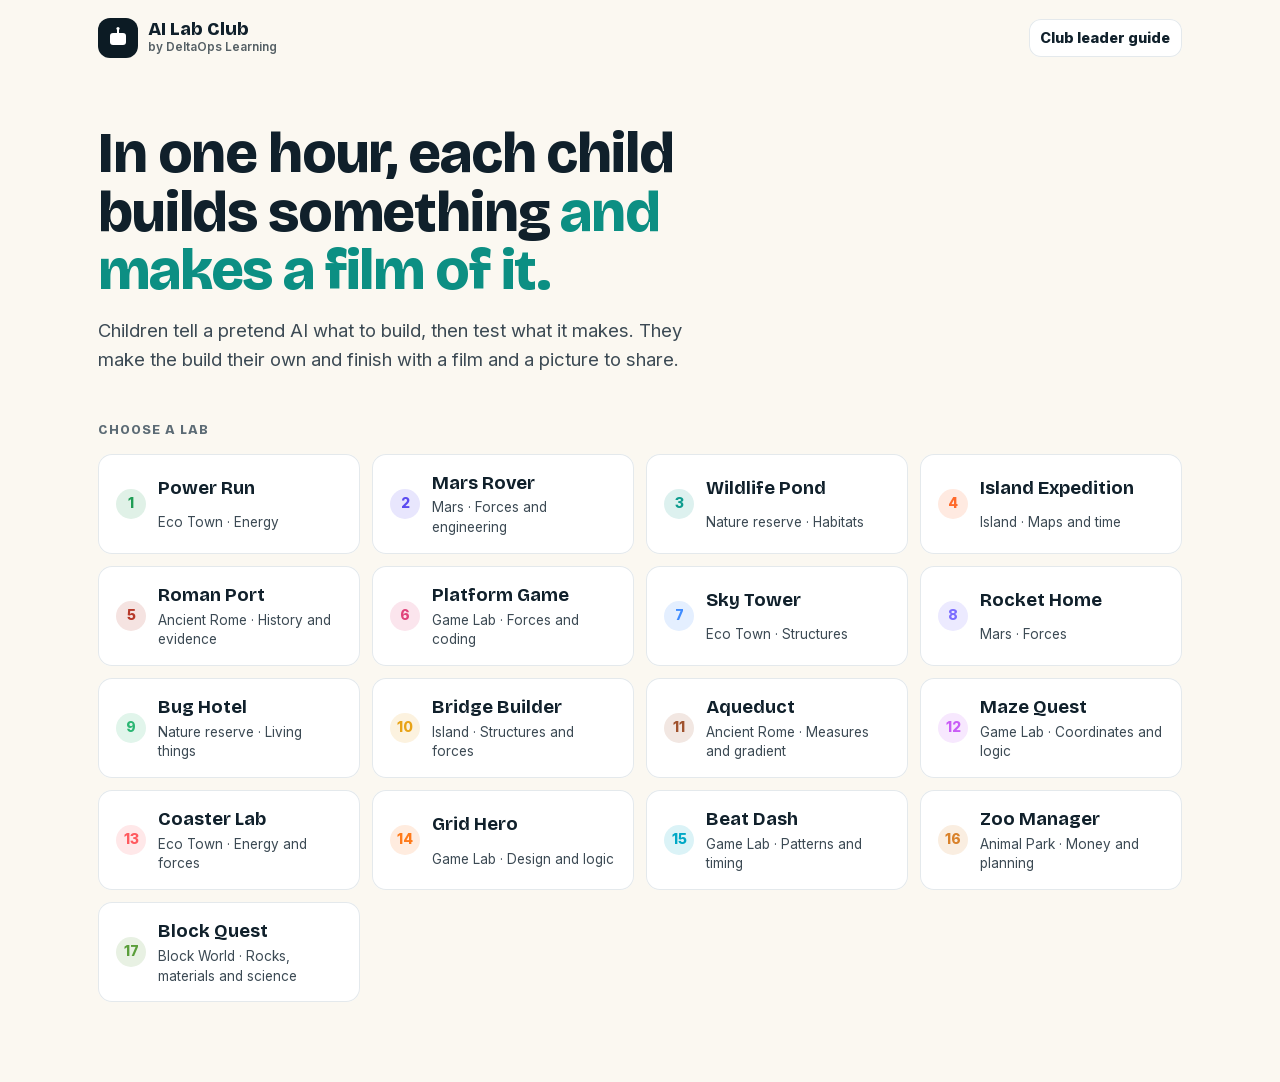
==== labs-test/index.html @ 199fd987 "Show the quiz and the retries in the lab previews, and describe each lab button Block Quest's previe" ====
<!doctype html>
<html lang="en-GB">
<head>
  <meta charset="utf-8">
  <meta name="viewport" content="width=device-width, initial-scale=1, viewport-fit=cover">
  <meta name="robots" content="noindex">
  <meta name="theme-color" content="#0c1b24">
  <title>AI Lab Club</title>
  <link rel="icon" href="/labs-test/mark.svg" type="image/svg+xml">
  <link rel="preload" href="/labs-test/fonts/inter.woff2" as="font" type="font/woff2" crossorigin>
  <link rel="preload" href="/labs-test/fonts/bricolage.woff2" as="font" type="font/woff2" crossorigin>
  <script type="module" crossorigin src="/labs-test/assets/index-Dc54NaVC.js"></script>
  <link rel="modulepreload" crossorigin href="/labs-test/assets/rolldown-runtime-Dd_uD5pT.js">
  <link rel="stylesheet" crossorigin href="/labs-test/assets/index-ZZ2XdtTK.css">
</head>
<body>
  <div id="app" class="app"></div>
  <noscript>AI Lab needs JavaScript.</noscript>
</body>
</html>
---- labs-test/assets/index-ZZ2XdtTK.css ----
@font-face{font-family:Inter;src:url(/labs-test/fonts/inter.woff2)format("woff2");font-weight:100 900;font-display:swap}@font-face{font-family:Bricolage Grotesque;src:url(/labs-test/fonts/bricolage.woff2)format("woff2");font-weight:200 800;font-display:swap}:root{--paper:#fbf8f1;--card:#fff;--ink:#10202b;--soft:#5c6b75;--line:#e4e9ec;--navy:#0c1b24;--night:#0d1833;--mc:#1f9d55;--mi:#0f3d2a;--good:#1f9d55;--mid:#e8a317;--bad:#e2483d;--you:#1f9d55;--guess:#ff7a2f;--calc:#3f8cff;--r:18px;--shadow:0 2px 0 #0c1b240f, 0 10px 30px #0c1b2414;--top:64px;--panel:min(440px, 38vw);--lightningcss-light:initial;--lightningcss-dark: ;color-scheme:light}*{box-sizing:border-box}html,body{height:100%;margin:0}body{background:var(--paper);color:var(--ink);-webkit-font-smoothing:antialiased;font:16px/1.45 Inter,system-ui,sans-serif}button{font:inherit;color:inherit}h1,h2,h3{letter-spacing:-.01em;margin:0}h1,h2{font-family:Bricolage Grotesque,Inter,sans-serif;font-weight:800}a{color:inherit}svg{fill:currentColor;flex:none;width:1.2em;height:1.2em}.btn{all:unset;box-sizing:border-box;background:var(--mc);color:#fff;cursor:pointer;min-height:46px;box-shadow:0 4px 0 var(--mi);text-align:center;border-radius:14px;justify-content:center;align-items:center;gap:.5em;padding:.6em 1.1em;font-weight:800;transition:transform .12s,box-shadow .12s,filter .2s;display:inline-flex}.btn:hover{filter:brightness(1.06)}.btn:active{box-shadow:0 1px 0 var(--mi);transform:translateY(3px)}.btn:focus-visible,.tile:focus-visible,.step:focus-visible,.tab:focus-visible,.sw:focus-visible,.stamp:focus-visible,.iconbtn:focus-visible,.mtile:focus-visible{outline-offset:2px;outline:3px solid #3f8cff}.btn[disabled]{opacity:.45;cursor:not-allowed;transform:none}.btn.big{border-radius:16px;min-height:56px;padding:.7em 1.4em;font-size:1.08em}.btn.ghost{color:var(--ink);background:#fff;box-shadow:0 4px #cdd6dc,inset 0 0 0 2px #e4e9ec}.btn.small{border-radius:12px;min-height:38px;padding:.4em .8em;font-size:.9em}.iconbtn{all:unset;box-sizing:border-box;width:44px;height:44px;color:var(--ink);cursor:pointer;background:#fff;border-radius:12px;place-items:center;display:inline-grid;box-shadow:0 3px #cdd6dc,inset 0 0 0 2px #e4e9ec}.iconbtn.small{border-radius:10px;width:36px;height:36px}.iconbtn[aria-pressed=true]{background:var(--ink);color:#fff;box-shadow:0 3px #000}.tiles{flex-wrap:wrap;gap:8px;display:flex}.tile{all:unset;box-sizing:border-box;cursor:pointer;background:#fff;border-radius:12px;align-items:center;min-height:44px;padding:.5em .95em;font-weight:700;line-height:1.2;transition:transform .12s,background .15s,color .15s;display:inline-flex;box-shadow:0 3px #cdd6dc,inset 0 0 0 2px #e4e9ec}.tile:hover{background:#f4f8f6}.tile.on{background:var(--mc);color:#fff;box-shadow:0 3px 0 var(--mi)}.tile[disabled]{opacity:.4;cursor:not-allowed}.tiles.small .tile{min-height:38px;padding:.35em .75em;font-size:.9em}.pill{background:var(--mc);color:#fff;letter-spacing:.06em;text-transform:uppercase;border-radius:99px;padding:.25em .7em;font-size:.74em;font-weight:800;display:inline-block}.chip{color:var(--soft);background:#eef2f4;border-radius:99px;padding:.25em .7em;font-size:.78em;font-weight:800;display:inline-block}.tag{letter-spacing:.05em;text-transform:uppercase;color:#fff;vertical-align:.08em;white-space:nowrap;border-radius:8px;padding:.18em .55em;font-size:.72em;font-weight:900;display:inline-block}.tag.you{background:var(--you)}.tag.guess{background:var(--guess)}.tag.calc{background:var(--calc)}.app.mission{grid-template-rows:var(--top) 1fr;height:100dvh;display:grid;overflow:hidden}.top{background:var(--navy);color:#fff;align-items:center;gap:14px;min-width:0;padding:0 14px;display:flex}.brand{flex:none;align-items:center;gap:10px;text-decoration:none;display:flex}.brand b{font-family:Bricolage Grotesque,sans-serif;font-size:1.15em;font-weight:800;line-height:1.05;display:block}.brand small{opacity:.7;font-size:.74em;font-weight:600;display:block}.brand-mark{background:var(--mc);color:#fff;width:40px;height:40px;box-shadow:0 3px 0 var(--mi);border-radius:12px;place-items:center;display:grid}.brand-mark svg{width:24px;height:24px}.steps{scrollbar-width:none;gap:4px;min-width:0;margin:0 auto;padding:0;list-style:none;display:flex;overflow-x:auto}.steps::-webkit-scrollbar{display:none}.step{all:unset;cursor:pointer;color:#ffffffbf;white-space:nowrap;border-radius:99px;align-items:center;gap:7px;padding:6px 11px 6px 6px;font-size:.86em;font-weight:700;display:flex}.step:hover:not([disabled]){background:#ffffff14}.step[disabled]{opacity:.38;cursor:default}.step-n{background:#ffffff1f;border-radius:50%;place-items:center;width:26px;height:26px;font-size:.9em;font-weight:900;display:grid}.step-n svg{width:15px;height:15px}.step.done .step-n{background:var(--mc);color:#fff}.step.on{color:var(--ink);background:#fff}.step.on .step-n{background:var(--mc);color:#fff}.top-tools{flex:none;gap:8px;display:flex}.top .iconbtn{color:#fff;box-shadow:none;background:#ffffff1a}.mwrap{grid-template-columns:1fr var(--panel);min-height:0;display:grid}.stage{background:linear-gradient(#bfe3ff,#eef8ff);min-height:0;position:relative;overflow:hidden}.stage-canvas{touch-action:none;cursor:grab;width:100%;height:100%;display:block;position:absolute;inset:0}.stage-canvas:active{cursor:grabbing}.stage.picking .stage-canvas{cursor:crosshair}.stage-hint{text-align:center;color:var(--mi,#10202b);pointer-events:none;background:radial-gradient(60% 50% at 50% 55%, color-mix(in srgb, var(--mc,#1f9d55) 22%, transparent), transparent 70%), linear-gradient(180deg, #e9f6ff, #fbf8f1);place-content:center;justify-items:center;gap:10px;padding:20px;display:grid;position:absolute;inset:0}.stage-hint b{font-size:1.25em;font-weight:800}.stage-hint small{opacity:.7;font-weight:600}.hint-mark{background:var(--mc,#1f9d55);color:#fff;width:76px;height:76px;box-shadow:0 6px 0 color-mix(in srgb, var(--mc,#1f9d55) 60%, #000), 0 18px 40px -16px #0c1b2466;border-radius:24px;place-items:center;animation:3s ease-in-out infinite hintbob;display:grid}.hint-mark svg{width:40px;height:40px}@keyframes hintbob{50%{transform:translateY(-8px)rotate(-3deg)}}.stage-hint[hidden]{display:none}.stage-over{pointer-events:none;position:absolute;inset:0}.live{align-items:flex-end;gap:12px;display:flex;position:absolute;bottom:16px;left:16px;right:16px}.clock{color:#fff;background:#0a1228c7;border-radius:16px;padding:10px 16px}.clock small{letter-spacing:.08em;text-transform:uppercase;opacity:.7;font-size:.7em;font-weight:800;display:block}.clock b{font-variant-numeric:tabular-nums;font-size:1.9em;font-weight:900;line-height:1.05}.graph{background:#ffffffeb;border-radius:16px;flex:1;max-width:560px;height:110px;padding:8px}.graph svg{width:100%;height:100%;display:block}.progress{color:#fff;text-align:center;pointer-events:auto;background:#0a1228db;border-radius:22px;width:min(420px,80%);padding:22px 24px;position:absolute;top:50%;left:50%;transform:translate(-50%,-50%)}.progress b{margin-bottom:12px;font-family:Bricolage Grotesque,sans-serif;font-size:1.4em;display:block}.progress i{background:#ffffff26;border-radius:99px;height:12px;display:block;overflow:hidden}.progress i span{background:linear-gradient(90deg,#59c7fc,#16ffc6);border-radius:99px;width:0;height:100%;transition:width .2s;display:block}.progress small{opacity:.8;margin-top:10px;font-weight:600;display:block}.panel{background:var(--paper);border-left:1px solid var(--line);overscroll-behavior:contain;padding:16px;overflow-y:auto}.card{background:var(--card);border-radius:var(--r);box-shadow:var(--shadow);padding:20px}.card+.card{margin-top:14px}.card.warn{border:2px solid var(--bad)}.kicker{align-items:center;gap:8px;margin-bottom:8px;display:flex}.habit{color:var(--mc);letter-spacing:.04em;text-transform:uppercase;font-size:.78em;font-weight:800}.step-card h2{margin-bottom:12px;font-size:1.65em}.prompt{background:#f3f7f5;border:2px dashed #cfdcd5;border-radius:16px;margin-bottom:16px;padding:14px 52px 14px 16px;position:relative}.prompt-label{letter-spacing:.08em;text-transform:uppercase;color:var(--soft);margin-bottom:4px;font-size:.72em;font-weight:900;display:block}.prompt .iconbtn{position:absolute;top:10px;right:10px}.sentence{margin:0;font-size:1.22em;font-weight:700;line-height:1.55}.blank{border-radius:8px;margin:0 .05em;padding:0 .4em;line-height:1.4;display:inline-block}.blank.you{background:var(--mc);color:#fff}.blank.guess{color:#b04a09;background:#fff1e6;box-shadow:inset 0 0 0 2px #ffb27a}.blank.empty{text-align:center;color:#9aa6b3;background:#fff;min-width:2.2em;box-shadow:inset 0 0 0 2px #cfdcd5}.slot{margin:0 0 14px}.slot h3{color:var(--ink);margin:0 0 8px;font-size:.95em;font-weight:800}.tip{color:var(--soft);margin:6px 0 0;font-size:.92em}.hint{color:var(--soft);margin:0 0 10px;font-size:.92em}.actions{flex-wrap:wrap;gap:10px;margin-top:16px;display:flex}.actions.wrap{margin-top:12px}.guide{background:var(--navy);color:#fff;border-radius:16px;margin-top:16px;padding:16px;animation:.35s cubic-bezier(.2,1.4,.4,1) pop}@keyframes pop{0%{opacity:0;transform:translateY(8px)scale(.98)}}.guide-head{align-items:center;gap:8px;margin-bottom:10px;display:flex}.guide-head .bot{width:34px;height:34px;color:var(--navy);background:#16ffc6;border-radius:10px;place-items:center;display:grid}.guide-head small{opacity:.65;margin-left:auto;font-size:.72em;font-weight:700}.g-row{flex-wrap:wrap;align-items:baseline;gap:8px;margin:0 0 8px;line-height:1.4;display:flex}.g-row b{color:#ffd2b0}.g-hint{color:#ffd9c2;background:#ff7a2f24;border-radius:12px;margin:10px 0 0;padding:10px 12px;font-size:.9em}.guide .btn.ghost{color:#fff;box-shadow:none;background:#ffffff1a}.predict h3{line-height:1.5}.result{background:#fff7f2;border:2px solid #ffd7bd;border-radius:16px;margin-top:16px;padding:16px;animation:.35s cubic-bezier(.2,1.4,.4,1) pop}.result.good{background:#effaf3;border-color:#bfe8cf}.result .headline{margin:0 0 12px;font-family:Bricolage Grotesque,sans-serif;font-size:1.35em;font-weight:800;line-height:1.2}.meters{gap:10px;margin-bottom:12px;display:grid}.meter{grid-template-columns:70px 1fr 36px;align-items:center;gap:4px 10px;display:grid}.meter span{font-size:.9em;font-weight:800}.meter i{background:#e6edf1;border-radius:99px;height:14px;overflow:hidden}.meter i b{border-radius:99px;height:100%;animation:1s cubic-bezier(.3,.8,.3,1) grow;display:block}@keyframes grow{0%{width:0!important}}.meter b.hi{background:var(--good)}.meter b.mid{background:var(--mid)}.meter b.lo{background:var(--bad)}.meter em{text-align:right;font-variant-numeric:tabular-nums;font-style:normal;font-weight:900}.meter small{color:var(--soft);grid-column:2/-1;font-size:.82em}.pred{align-items:center;gap:6px;margin:0 0 10px;font-weight:700;display:flex}.pred.yes{color:var(--good)}.pred.no{color:#b04a09}.lines{margin:0;padding-left:1.2em}.lines li{margin:0 0 6px}.result .g-hint{color:#8a3a08;background:#fff1e6}.runs{margin:0;padding-left:1.2em;font-size:.92em}.runs li{margin-bottom:4px}.tabs{background:#eef2f4;border-radius:14px;gap:4px;margin-bottom:14px;padding:4px;display:flex;overflow-x:auto}.tab{all:unset;text-align:center;cursor:pointer;white-space:nowrap;color:var(--soft);border-radius:10px;flex:1;padding:9px 10px;font-size:.92em;font-weight:800}.tab.on{color:var(--ink);background:#fff;box-shadow:0 2px #d5dde2}.tabbody h3{margin:14px 0 8px;font-size:.95em;font-weight:800}.swatches{grid-template-columns:repeat(8,1fr);gap:7px;display:grid}.sw{all:unset;aspect-ratio:1;cursor:pointer;border-radius:10px;transition:transform .12s;box-shadow:inset 0 0 0 2px #00000014,0 2px #0000001f}.sw:hover{transform:scale(1.08)}.sw.on{box-shadow:0 0 0 3px #fff, 0 0 0 5px var(--ink);transform:scale(1.05)}.stamps{grid-template-columns:repeat(auto-fill,minmax(76px,1fr));gap:8px;display:grid}.stamp{all:unset;cursor:pointer;text-align:center;color:var(--ink);background:#fff;border-radius:12px;justify-items:center;gap:4px;padding:10px 4px 8px;font-size:.74em;font-weight:800;display:grid;box-shadow:0 3px #cdd6dc,inset 0 0 0 2px #e4e9ec}.stamp span{color:var(--ink)}.stamp.on{box-shadow:0 3px 0 var(--mi), inset 0 0 0 3px var(--mc);background:#f1faf5}.title-preview{background:var(--navy);color:#fff;border-radius:14px;margin:0 0 6px;padding:12px 14px;font-family:Bricolage Grotesque,sans-serif;font-size:1.35em;font-weight:800}.title-preview.small{color:var(--ink);background:#eef2f4;margin-top:8px;font-size:1em}.outputs{gap:12px;margin-top:18px;display:grid}.lead-in{background:#effaf3;border-radius:14px;margin:0 0 14px;padding:12px 14px}.out-video,.out-pic{width:100%;box-shadow:var(--shadow);background:#000;border-radius:16px;display:block}.out-video.story,.out-pic.story{justify-self:center;max-width:260px}.takehome{background:#f3f7f5;border-radius:16px;grid-template-columns:150px 1fr;align-items:center;gap:14px;padding:14px;display:grid}.takehome h3{margin:0 0 6px}.takehome p{margin:0 0 6px;font-size:.92em}.takehome .small,.small{color:var(--soft);font-size:.82em}.qr{background:#fff;border-radius:12px;padding:6px;line-height:0}.qr svg{width:100%;height:auto}.caption-box{background:#fff;border-radius:16px;padding:14px;box-shadow:inset 0 0 0 2px #e4e9ec}.caption-box h3{margin-bottom:6px;font-size:.95em}.caption-box p{color:var(--soft);margin:0 0 10px;font-size:.92em}.brief h1{margin:10px 0 8px;font-size:2.3em;line-height:1.02}.brief .lead{margin:0 0 12px;font-size:1.1em}.brief .goal{background:#effaf3;border-radius:14px;margin:0 0 14px;padding:12px 14px}.brief h3{margin:0 0 6px;font-size:1em}.learn{margin:0 0 14px;padding-left:1.2em}.plan{grid-template-columns:1fr 1fr;gap:6px;margin:0;padding:0;list-style:none;display:grid}.plan li{background:#f3f7f5;border-radius:10px;align-items:center;gap:8px;padding:6px 8px;font-size:.9em;font-weight:700;display:flex}.plan b{background:var(--mc);color:#fff;border-radius:50%;flex:none;place-items:center;width:24px;height:24px;font-size:.85em;display:grid}.toast{opacity:0;background:var(--navy);color:#fff;z-index:20;border-radius:14px;max-width:90vw;padding:12px 18px;font-weight:700;transition:all .3s;position:fixed;bottom:24px;left:50%;transform:translate(-50%,20px)}.toast.on{opacity:1;transform:translate(-50%)}@media (max-width:900px),(orientation:portrait) and (max-width:1100px){.app.mission{grid-template-rows:auto 1fr}.top{flex-wrap:wrap;row-gap:6px;padding:8px 10px}.steps{order:3;width:100%;margin:0}.top-tools{margin-left:auto}.mwrap{grid-template-rows:46% 54%;grid-template-columns:1fr}.panel{border-left:0;border-top:1px solid var(--line);padding:12px}.step-t{display:none}.step.on .step-t{display:inline}.graph{height:80px}}.app.home{background:var(--paper);min-height:100dvh}.home-top,.doc-top{justify-content:space-between;align-items:center;max-width:1180px;margin:0 auto;padding:18px clamp(16px,4vw,48px);display:flex}.home-top .brand-mark,.doc-top .brand-mark{background:var(--navy);box-shadow:none}.home-top .btn.ghost,.doc-top .btn.ghost{box-shadow:inset 0 0 0 1px var(--line)}.home-body{max-width:1180px;margin:0 auto;padding:24px clamp(16px,4vw,48px) 80px}.home-body h1{letter-spacing:-.02em;max-width:16ch;margin:24px 0 16px;font-size:clamp(2.1rem,5vw,3.6rem);line-height:1.02}.home-body h1 span{color:#0c8f83}.home-body .lead{max-width:600px;color:var(--soft);margin:0 0 48px;font-size:1.15em;line-height:1.55}.home-h2{letter-spacing:.08em;text-transform:uppercase;color:var(--soft);margin:0 0 14px;font-size:.8em;font-weight:800}.mgrid{grid-template-columns:repeat(auto-fill,minmax(240px,1fr));gap:12px;display:grid}.mtile{color:inherit;box-shadow:inset 0 0 0 1px var(--line);background:#fff;border-radius:14px;grid-template-columns:auto 1fr;align-items:center;gap:2px 12px;padding:16px 18px;text-decoration:none;transition:box-shadow .15s;display:grid}a.mtile:hover{box-shadow:inset 0 0 0 1px #c6d0d6,0 8px 24px -16px #0c1b2466}.mt-n{background:color-mix(in srgb, var(--c) 14%, #fff);width:30px;height:30px;color:var(--c);border-radius:50%;grid-row:span 2;place-items:center;font-size:.85em;font-weight:800;display:grid}.mtile b{font-family:Bricolage Grotesque,sans-serif;font-size:1.15em;font-weight:700}.mtile small{color:var(--soft);font-size:.85em}.mt-go{display:none}.mtile.soon{opacity:.55}.app.doc{background:var(--paper);min-height:100dvh}.doc-body{max-width:980px;margin:0 auto;padding:24px clamp(16px,4vw,48px) 80px}.doc-body h1{letter-spacing:-.02em;max-width:20ch;margin:8px 0 14px;font-size:clamp(2rem,4.4vw,3rem);line-height:1.04}.doc-body>h2{margin:56px 0 16px;font-size:1.35em}.doc-body .lead{color:var(--soft);max-width:680px;font-size:1.12em;line-height:1.55}.eyebrow{letter-spacing:.08em;text-transform:uppercase;color:#0c8f83;margin:0;font-size:.78em;font-weight:800}.doc-grid{grid-template-columns:repeat(auto-fit,minmax(280px,1fr));gap:12px;margin:16px 0;display:grid}.doc-card{box-shadow:inset 0 0 0 1px var(--line);background:#fff;border-radius:14px;padding:20px 22px}.doc-card h2,.doc-card h3{margin:0 0 8px;font-size:1.1em}.doc-card h2+*{margin-top:0}.doc-card p{color:var(--soft);margin:0 0 10px}.doc-card ul{margin:0 0 8px;padding-left:1.2em}.doc-card li{margin-bottom:4px}.formats{grid-template-columns:1fr 1fr;gap:12px;display:grid}.format.term{grid-column:1/-1}.format .when{letter-spacing:.06em;text-transform:uppercase;color:#0c8f83;margin:0 0 4px;font-size:.78em;font-weight:800}.mlist{gap:6px 18px;margin:12px 0 0;padding:0;list-style:none;display:grid}.format.term .mlist{grid-template-columns:repeat(auto-fill,minmax(190px,1fr))}.mlist li{align-items:center;gap:8px;font-size:.92em;display:flex}.mlist i{border-radius:50%;flex:none;width:8px;height:8px}.labs{border-top:1px solid var(--line);grid-template-columns:repeat(auto-fill,minmax(280px,1fr));gap:0 24px;display:grid}.lab-row{border-bottom:1px solid var(--line);color:inherit;grid-template-rows:auto auto;grid-template-columns:8px 1fr auto;align-items:center;column-gap:12px;padding:14px 4px;text-decoration:none;display:grid}.lab-row i{border-radius:50%;grid-row:span 2;width:8px;height:8px}.lab-row small{color:var(--soft);grid-column:2;font-size:.85em}.lab-row .go,.lab-row .chip{color:#0c8f83;grid-area:1/3/span 2;align-items:center;gap:4px;font-size:.85em;font-weight:700;display:inline-flex}a.lab-row:hover b{text-underline-offset:3px;text-decoration:underline}table.hour{border-collapse:collapse;width:100%;box-shadow:inset 0 0 0 1px var(--line);background:#fff;border-radius:14px;font-size:.95em;overflow:hidden}.hour th,.hour td{text-align:left;border-bottom:1px solid var(--line);vertical-align:top;padding:12px 14px}.hour tr:last-child td{border-bottom:0}.hour th{color:var(--soft);text-transform:uppercase;letter-spacing:.06em;font-size:.75em;font-weight:800}.hour td:first-child,.hour td:nth-child(2){font-variant-numeric:tabular-nums;white-space:nowrap;color:var(--soft)}.check{max-width:720px;padding-left:1.2em}.check li{margin-bottom:10px;line-height:1.5}.doc-actions{flex-wrap:wrap;gap:10px;margin-top:32px;display:flex}@media (max-width:700px){.formats{grid-template-columns:1fr}.hour th:nth-child(2),.hour td:nth-child(2){display:none}}.qr.big{width:180px}.mono{word-break:break-all;color:var(--soft);font-family:ui-monospace,Menlo,monospace;font-size:.8em}@media print{.noprint{display:none!important}.doc-top{border-bottom:1px solid var(--ink)}.doc-card,table.hour{box-shadow:none;border:1px solid #ccd}body{background:#fff}.doc-body>p:last-child,.doc-body .btn{display:none!important}.doc-card,table.hour tr,.mlist li{break-inside:avoid}h2{break-after:avoid}}@media (prefers-reduced-motion:reduce){*,:before,:after{transition:none!important;animation:none!important}}.app.trailer{background:#0c1b24;position:fixed;inset:0;overflow:hidden}.tr-stage{position:absolute;inset:0}.tr-stage canvas{width:100%;height:100%;display:block}.tr-badge{color:#10202b;background:#fffffff0;border-radius:999px;align-items:center;gap:10px;padding:7px 14px 7px 7px;font:600 13px/1.15 Inter,system-ui,sans-serif;display:flex;position:absolute;top:14px;left:14px;box-shadow:0 6px 20px #0c1b242e}.tr-badge b{font-size:14px;display:block}.tr-badge small{color:#5c6b75;font-weight:600}.tr-mark{background:var(--mc,#1f9d55);color:#fff;border-radius:50%;place-items:center;width:30px;height:30px;display:grid}.tr-mark svg{width:17px;height:17px}.tr-cap,.tr-card{color:#10202b;opacity:0;background:#fffffff2;border-radius:16px;max-width:520px;padding:12px 16px;font:650 15px/1.35 Inter,system-ui,sans-serif;transition:opacity .35s,transform .35s;position:absolute;bottom:14px;left:14px;right:14px;transform:translateY(10px);box-shadow:0 8px 28px #0c1b2438}.tr-cap.on,.tr-card.on{opacity:1;transform:none}.tr-cap small,.tr-card small{letter-spacing:.08em;text-transform:uppercase;color:var(--mc,#1f9d55);margin-bottom:3px;font:800 11px/1.2 Inter,system-ui,sans-serif;display:block}.tr-card b{font:800 19px/1.2 Bricolage Grotesque,Inter,system-ui,sans-serif;display:block}.tr-card span{color:#5c6b75;margin-top:2px;font-size:14px;display:block}.tr-none{color:#fff;padding:20px;font:600 15px Inter,system-ui,sans-serif}@media (max-width:520px){.tr-cap,.tr-card{padding:10px 12px;font-size:13px}.tr-card b{font-size:16px}.tr-badge{transform-origin:0 0;transform:scale(.88)}}.home-link .steps{display:none}.more-opts{margin:4px 0 8px}.more-opts summary{cursor:pointer;color:var(--mi,#0f3d2a);padding:8px 0;font-weight:700}.tr-cap.guess small{color:#b7791f}.panel.entering>.card{animation:.38s cubic-bezier(.2,.9,.3,1) stepin}@keyframes stepin{0%{opacity:0;transform:translateY(14px)}}.guide .g-row,.guide>.actions,.guide .g-hint{animation:.35s cubic-bezier(.2,.9,.3,1) both rowin}.guide .g-row:nth-of-type(2){animation-delay:.12s}.guide .g-row:nth-of-type(3){animation-delay:.24s}.guide .g-row:nth-of-type(4){animation-delay:.36s}.guide .g-row:nth-of-type(5){animation-delay:.48s}.guide .g-hint{animation-delay:.5s}.guide>.actions{animation-delay:.6s}@keyframes rowin{0%{opacity:0;transform:translate(-8px)}}.guide .tag{display:inline-block}.guide .g-row .tag.guess{animation:1.2s ease-out .4s 2 tagpulse}@keyframes tagpulse{40%{transform:scale(1.12);box-shadow:0 0 0 6px #ffa64d40}}.dots{gap:6px;margin:4px 0 2px;display:flex}.dots i{background:#16ffc6;border-radius:50%;width:9px;height:9px;animation:1s ease-in-out infinite dot}.dots i:nth-child(2){animation-delay:.15s}.dots i:nth-child(3){animation-delay:.3s}@keyframes dot{0%,80%,to{opacity:.3;transform:translateY(0)}40%{opacity:1;transform:translateY(-5px)}}.result .pred{animation:.4s .25s both rowin}.result .lines li{animation:.35s both rowin}.result .lines li:first-child{animation-delay:.35s}.result .lines li:nth-child(2){animation-delay:.45s}.result .lines li:nth-child(3){animation-delay:.55s}.result .lines li:nth-child(4){animation-delay:.65s}.result .lines li:nth-child(5){animation-delay:.75s}.tile{transition:transform .15s cubic-bezier(.2,1.4,.4,1),background .15s,box-shadow .15s}.tile:active{transform:translateY(2px)scale(.97)}.settled,.settled *{animation:none!important}.tr-cap em{color:#4d606b;margin-top:4px;font-size:.86em;font-style:normal;font-weight:600;display:block}.tr-hud{color:#fff;letter-spacing:.02em;opacity:0;background:#10202bd1;border-radius:12px;padding:8px 14px;font:800 15px/1 Inter,system-ui,sans-serif;transition:opacity .3s;position:absolute;top:14px;right:14px}.tr-hud.on{opacity:1}.tr-tiles{flex-wrap:wrap;gap:6px;margin-top:8px;display:flex}.tr-tiles i{color:#10202b;background:#eef2f4;border-radius:10px;padding:5px 10px;font-size:.9em;font-style:normal;font-weight:700;transition:background .3s,color .3s,opacity .3s}.tr-cap.shown .tr-tiles i{opacity:.45}.tr-cap.shown .tr-tiles i.right{opacity:1;background:var(--mc,#1f9d55);color:#fff}.tr-card i{color:var(--mc,#1f9d55);margin-top:6px;font-size:13px;font-style:normal;font-weight:700;display:block}.g-row{font-size:1.04em;line-height:1.45}.tag{padding:.22em .6em;font-size:.8em}.g-more{margin:2px 0 6px}.g-more summary{cursor:pointer;color:#16ffc6;padding:4px 0;font-size:.92em;font-weight:800}.g-more[open] summary{margin-bottom:6px}.step-card .prompt{z-index:3;background:#f3f7f5;position:sticky;top:-16px;box-shadow:0 8px 18px -12px #0c1b2459}.brief>.actions{z-index:3;border-radius:0 0 var(--r) var(--r);background:linear-gradient(#fff0,#fff 28%);margin:0 -20px -20px;padding:14px 20px 16px;position:sticky;bottom:-16px}.tiles.small .tile{min-height:42px;font-size:.98em}.stamp{font-size:.82em}.stamp svg{width:52px;height:52px}.tabs{flex-wrap:wrap}.tab{flex:1 0 auto;padding:9px 8px;font-size:.9em}.live{flex-direction:column;align-items:flex-end;gap:8px;inset:14px 14px auto auto}.graph{background:#fff;flex:none;width:min(380px,44vw);height:96px;box-shadow:0 8px 24px -12px #0c1b2466}.clock b{font-size:2.1em}.dip{pointer-events:none;background:radial-gradient(circle at 50% 45%, color-mix(in srgb, var(--mc) 55%, #fff), var(--mc));animation:.62s ease-in-out both dip;position:absolute;inset:0}@keyframes dip{0%{opacity:0}40%{opacity:.85}to{opacity:0}}.guesses p{margin:0 0 8px}.chips{flex-wrap:wrap;gap:6px;display:flex}.gchip{background:#ffffff1f;border-radius:10px;padding:6px 10px;line-height:1.2;display:inline-grid}.result .gchip{color:var(--ink);background:#fff;box-shadow:inset 0 0 0 1.5px #ffd7bd}.gchip small{opacity:.75;font-size:.72em;font-weight:700}.gchip b{font-size:.92em}.result .g-hint.guesses{color:var(--ink);background:#fff1e6}@media (max-width:900px),(orientation:portrait) and (max-width:1100px){.graph{width:min(300px,60vw);height:72px}.live{top:8px;right:8px}}.g-said{font-weight:600}.g-guessword{color:#ffb36b;border-bottom:2px dotted #ffb36b;font-style:normal}.g-sum{display:inline}.g-sum summary{cursor:pointer;color:#16ffc6;font-size:.9em;font-weight:800;display:inline}.g-sum[open] summary{margin-bottom:4px;display:block}.nowrap{white-space:nowrap}.app.game-mode .mwrap{grid-template-rows:1fr;grid-template-columns:1fr;position:relative}.app.game-mode .stage{grid-area:1/1}.app.game-mode .stage-canvas{cursor:default}.app.game-mode .stage-hint{display:none}.app.game-mode .panel{z-index:6;background:0 0;border:0;width:min(410px,100% - 28px);max-height:calc(100% - 28px);padding:0;position:absolute;top:14px;right:14px}.app.game-mode .panel>.card{box-shadow:0 14px 40px #0a1e3247}.app.game-mode .panel.off{display:none}.app.game-mode .panel.center{width:min(460px,100% - 28px);top:50%;left:50%;right:auto;transform:translate(-50%,-50%)}.game-brief{text-align:center;padding:28px 26px}.game-brief h1{margin:0 0 8px;font-size:2.4em}.game-brief .lead{margin:0 0 18px;font-size:1.25em;line-height:1.45}.game-brief .actions{justify-content:center}.play-chip{z-index:5;color:#fff;white-space:nowrap;text-overflow:ellipsis;pointer-events:none;background:#10202bd1;border-radius:999px;max-width:calc(100% - 28px);padding:10px 18px;font-size:1.05em;font-weight:700;position:absolute;top:14px;left:50%;overflow:hidden;transform:translate(-50%)}@media (max-width:900px),(orientation:portrait) and (max-width:1100px){.app.game-mode .mwrap{grid-template-rows:1fr}.app.game-mode .panel{width:calc(100% - 20px);max-height:62%;top:auto;bottom:10px;right:10px}.app.game-mode .panel.center{bottom:auto}.play-chip{white-space:normal;text-align:center;font-size:.95em}}.step-card .tile,.rv-card .tile{text-align:center;justify-content:center;min-width:76px;min-height:76px;padding:.5em 1em;font-size:1.05rem}.stage-big{z-index:6;letter-spacing:-.01em;text-align:center;pointer-events:none;opacity:0;border-radius:20px;max-width:80%;margin:0;padding:14px 24px;font-size:clamp(24px,2.8vw,38px);font-weight:800;line-height:1.15;transition:opacity .35s,scale .45s cubic-bezier(.34,1.56,.64,1);position:absolute;top:42%;left:50%;translate:-50% -50%;scale:.8}.stage-big.on{opacity:1;scale:1}.stage-big.good{color:#3a2a00;background:linear-gradient(#ffe7a0,#ffc83d);box-shadow:0 0 0 6px #ffc83d4d,0 0 40px #ffc83d80}.stage-big.not{color:#fff;background:#10202b;box-shadow:0 0 0 6px #ffffff26,0 20px 40px #00000059}.step-card .found{color:var(--accent-ink,#8a5a00);margin:0 0 4px;font-size:1.02em;font-weight:800}@media (min-width:901px){.app.game-mode .stage-big{max-width:calc(100% - 480px);left:calc(50% - 212px)}}.trail-count{z-index:5;color:#fff;pointer-events:none;background:#10202bd1;border-radius:999px;padding:8px 16px;font-size:1.35em;font-weight:800;position:absolute;top:14px;right:14px}.tile.has-pic{flex-direction:column;gap:4px}.tile .pic{font-size:2em;line-height:1}.tile .size-dots{gap:3px;display:flex}.tile .size-dots i{opacity:.2;background:currentColor;border-radius:50%;width:8px;height:8px}.tile .size-dots i.on{opacity:.85}.result .why{margin:6px 0 10px;font-size:1.15em;font-weight:700}.result .pred .mark{align-items:center;gap:6px;display:inline-flex}.doc-top{max-width:980px}.doc-actions .btn,.home-top .btn,.doc-top .btn{box-shadow:inset 0 0 0 1px var(--line)}.doc-actions .btn:not(.ghost){box-shadow:none}.app.doc{--doc-ink:#10202b;--doc-meta:#3c4a54}.app.doc .eyebrow,.app.doc .format .when{color:var(--doc-meta)}.app.doc .doc-body .lead,.app.doc .doc-card p,.app.doc .hour td,.app.doc .hour td:first-child,.app.doc .hour td:nth-child(2){color:var(--doc-ink)}.app.doc .lab-row small,.app.doc .hour th,.app.doc .mono{color:var(--doc-meta)}.app.doc .lab-row .go{color:var(--doc-ink)}.app.doc .btn:not(.ghost){background:var(--navy);color:#fff;box-shadow:none}.app.doc .btn.ghost{color:var(--doc-ink);background:#fff;box-shadow:inset 0 0 0 1px #cfd6db}.app.home .home-body .lead,.app.home .mtile small{color:#3c4a54}
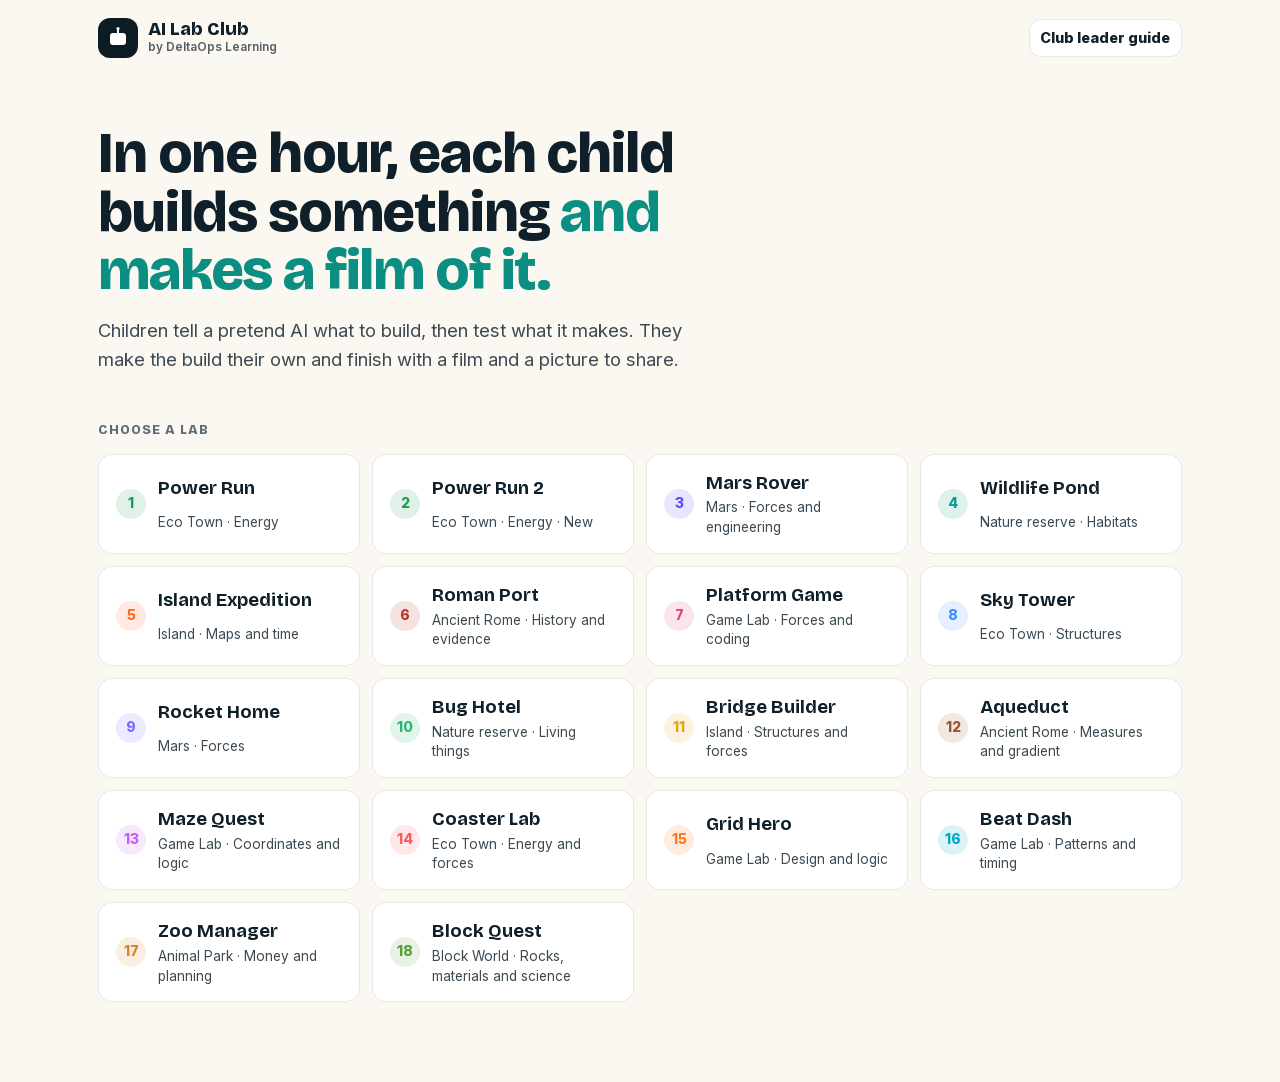
==== commit 6a19d847: "List Power Run 2 on the AI Lab Club page, after Power Run Co-Authored-By: Claude Opus 5.5 <noreply@a" ====
--- a/labs-test/index.html
+++ b/labs-test/index.html
@@ -9,12 +9,27 @@
   <link rel="icon" href="/labs-test/mark.svg" type="image/svg+xml">
   <link rel="preload" href="/labs-test/fonts/inter.woff2" as="font" type="font/woff2" crossorigin>
   <link rel="preload" href="/labs-test/fonts/bricolage.woff2" as="font" type="font/woff2" crossorigin>
-  <script type="module" crossorigin src="/labs-test/assets/index-Dc54NaVC.js"></script>
+  <script type="module" crossorigin src="/labs-test/assets/index-DCKdFNUJ.js"></script>
   <link rel="modulepreload" crossorigin href="/labs-test/assets/rolldown-runtime-Dd_uD5pT.js">
-  <link rel="stylesheet" crossorigin href="/labs-test/assets/index-ZZ2XdtTK.css">
+  <link rel="stylesheet" crossorigin href="/labs-test/assets/index-adp0SQzW.css">
 </head>
 <body>
   <div id="app" class="app"></div>
   <noscript>AI Lab needs JavaScript.</noscript>
+  <script>
+    // Power Run 2 is a separate page (labs-test/power-run-2), so its tile is added to the lab list here,
+    // straight after the original Power Run. The list can redraw, so the tile is re-added when it does.
+    new MutationObserver(() => {
+      const first = document.querySelector('.mgrid a.mtile[href="./?m=powerrun"]');
+      if (!first || first.parentElement.querySelector('[data-pr2]')) return;
+      const tile = first.cloneNode(true);
+      tile.dataset.pr2 = '';
+      tile.href = '/labs-test/power-run-2/';
+      tile.querySelector('b').textContent = 'Power Run 2';
+      tile.querySelector('small').textContent = 'Eco Town · Energy · New';
+      first.after(tile);
+      first.parentElement.querySelectorAll('.mt-n').forEach((n, i) => { n.textContent = i + 1; });
+    }).observe(document.getElementById('app'), { childList: true, subtree: true });
+  </script>
 </body>
 </html>
--- a/labs-test/assets/index-adp0SQzW.css
+++ b/labs-test/assets/index-adp0SQzW.css
@@ -0,0 +1 @@
+@font-face{font-family:Inter;src:url(/labs-test/fonts/inter.woff2)format("woff2");font-weight:100 900;font-display:swap}@font-face{font-family:Bricolage Grotesque;src:url(/labs-test/fonts/bricolage.woff2)format("woff2");font-weight:200 800;font-display:swap}:root{--paper:#fbf8f1;--card:#fff;--ink:#10202b;--soft:#5c6b75;--line:#e4e9ec;--navy:#0c1b24;--night:#0d1833;--mc:#1f9d55;--mi:#0f3d2a;--good:#1f9d55;--mid:#e8a317;--bad:#e2483d;--you:#1f9d55;--guess:#ff7a2f;--calc:#3f8cff;--r:18px;--shadow:0 2px 0 #0c1b240f, 0 10px 30px #0c1b2414;--top:64px;--panel:min(440px, 38vw);--lightningcss-light:initial;--lightningcss-dark: ;color-scheme:light}*{box-sizing:border-box}html,body{height:100%;margin:0}body{background:var(--paper);color:var(--ink);-webkit-font-smoothing:antialiased;font:16px/1.45 Inter,system-ui,sans-serif}button{font:inherit;color:inherit}h1,h2,h3{letter-spacing:-.01em;margin:0}h1,h2{font-family:Bricolage Grotesque,Inter,sans-serif;font-weight:800}a{color:inherit}svg{fill:currentColor;flex:none;width:1.2em;height:1.2em}.btn{all:unset;box-sizing:border-box;background:var(--mc);color:#fff;cursor:pointer;min-height:46px;box-shadow:0 4px 0 var(--mi);text-align:center;border-radius:14px;justify-content:center;align-items:center;gap:.5em;padding:.6em 1.1em;font-weight:800;transition:transform .12s,box-shadow .12s,filter .2s;display:inline-flex}.btn:hover{filter:brightness(1.06)}.btn:active{box-shadow:0 1px 0 var(--mi);transform:translateY(3px)}.btn:focus-visible,.tile:focus-visible,.step:focus-visible,.tab:focus-visible,.sw:focus-visible,.stamp:focus-visible,.iconbtn:focus-visible,.mtile:focus-visible{outline-offset:2px;outline:3px solid #3f8cff}.btn[disabled]{opacity:.45;cursor:not-allowed;transform:none}.btn.big{border-radius:16px;min-height:56px;padding:.7em 1.4em;font-size:1.08em}.btn.ghost{color:var(--ink);background:#fff;box-shadow:0 4px #cdd6dc,inset 0 0 0 2px #e4e9ec}.btn.small{border-radius:12px;min-height:38px;padding:.4em .8em;font-size:.9em}.iconbtn{all:unset;box-sizing:border-box;width:44px;height:44px;color:var(--ink);cursor:pointer;background:#fff;border-radius:12px;place-items:center;display:inline-grid;box-shadow:0 3px #cdd6dc,inset 0 0 0 2px #e4e9ec}.iconbtn.small{border-radius:10px;width:36px;height:36px}.iconbtn[aria-pressed=true]{background:var(--ink);color:#fff;box-shadow:0 3px #000}.tiles{flex-wrap:wrap;gap:8px;display:flex}.tile{all:unset;box-sizing:border-box;cursor:pointer;background:#fff;border-radius:12px;align-items:center;min-height:44px;padding:.5em .95em;font-weight:700;line-height:1.2;transition:transform .12s,background .15s,color .15s;display:inline-flex;box-shadow:0 3px #cdd6dc,inset 0 0 0 2px #e4e9ec}.tile:hover{background:#f4f8f6}.tile.on{background:var(--mc);color:#fff;box-shadow:0 3px 0 var(--mi)}.tile[disabled]{opacity:.4;cursor:not-allowed}.tiles.small .tile{min-height:38px;padding:.35em .75em;font-size:.9em}.pill{background:var(--mc);color:#fff;letter-spacing:.06em;text-transform:uppercase;border-radius:99px;padding:.25em .7em;font-size:.74em;font-weight:800;display:inline-block}.chip{color:var(--soft);background:#eef2f4;border-radius:99px;padding:.25em .7em;font-size:.78em;font-weight:800;display:inline-block}.tag{letter-spacing:.05em;text-transform:uppercase;color:#fff;vertical-align:.08em;white-space:nowrap;border-radius:8px;padding:.18em .55em;font-size:.72em;font-weight:900;display:inline-block}.tag.you{background:var(--you)}.tag.guess{background:var(--guess)}.tag.calc{background:var(--calc)}.app.mission{grid-template-rows:var(--top) 1fr;height:100dvh;display:grid;overflow:hidden}.top{background:var(--navy);color:#fff;align-items:center;gap:14px;min-width:0;padding:0 14px;display:flex}.brand{flex:none;align-items:center;gap:10px;text-decoration:none;display:flex}.brand b{font-family:Bricolage Grotesque,sans-serif;font-size:1.15em;font-weight:800;line-height:1.05;display:block}.brand small{opacity:.7;font-size:.74em;font-weight:600;display:block}.brand-mark{background:var(--mc);color:#fff;width:40px;height:40px;box-shadow:0 3px 0 var(--mi);border-radius:12px;place-items:center;display:grid}.brand-mark svg{width:24px;height:24px}.steps{scrollbar-width:none;gap:4px;min-width:0;margin:0 auto;padding:0;list-style:none;display:flex;overflow-x:auto}.steps::-webkit-scrollbar{display:none}.step{all:unset;cursor:pointer;color:#ffffffbf;white-space:nowrap;border-radius:99px;align-items:center;gap:7px;padding:6px 11px 6px 6px;font-size:.86em;font-weight:700;display:flex}.step:hover:not([disabled]){background:#ffffff14}.step[disabled]{opacity:.38;cursor:default}.step-n{background:#ffffff1f;border-radius:50%;place-items:center;width:26px;height:26px;font-size:.9em;font-weight:900;display:grid}.step-n svg{width:15px;height:15px}.step.done .step-n{background:var(--mc);color:#fff}.step.on{color:var(--ink);background:#fff}.step.on .step-n{background:var(--mc);color:#fff}.top-tools{flex:none;gap:8px;display:flex}.top .iconbtn{color:#fff;box-shadow:none;background:#ffffff1a}.mwrap{grid-template-columns:1fr var(--panel);min-height:0;display:grid}.stage{background:linear-gradient(#bfe3ff,#eef8ff);min-height:0;position:relative;overflow:hidden}.stage-canvas{touch-action:none;cursor:grab;width:100%;height:100%;display:block;position:absolute;inset:0}.stage-canvas:active{cursor:grabbing}.stage.picking .stage-canvas{cursor:crosshair}.stage-hint{text-align:center;color:var(--mi,#10202b);pointer-events:none;background:radial-gradient(60% 50% at 50% 55%, color-mix(in srgb, var(--mc,#1f9d55) 22%, transparent), transparent 70%), linear-gradient(180deg, #e9f6ff, #fbf8f1);place-content:center;justify-items:center;gap:10px;padding:20px;display:grid;position:absolute;inset:0}.stage-hint b{font-size:1.25em;font-weight:800}.stage-hint small{opacity:.7;font-weight:600}.hint-mark{background:var(--mc,#1f9d55);color:#fff;width:76px;height:76px;box-shadow:0 6px 0 color-mix(in srgb, var(--mc,#1f9d55) 60%, #000), 0 18px 40px -16px #0c1b2466;border-radius:24px;place-items:center;animation:3s ease-in-out infinite hintbob;display:grid}.hint-mark svg{width:40px;height:40px}@keyframes hintbob{50%{transform:translateY(-8px)rotate(-3deg)}}.stage-hint[hidden]{display:none}.stage-over{pointer-events:none;position:absolute;inset:0}.live{align-items:flex-end;gap:12px;display:flex;position:absolute;bottom:16px;left:16px;right:16px}.clock{color:#fff;background:#0a1228c7;border-radius:16px;padding:10px 16px}.clock small{letter-spacing:.08em;text-transform:uppercase;opacity:.7;font-size:.7em;font-weight:800;display:block}.clock b{font-variant-numeric:tabular-nums;font-size:1.9em;font-weight:900;line-height:1.05}.graph{background:#ffffffeb;border-radius:16px;flex:1;max-width:560px;height:110px;padding:8px}.graph svg{width:100%;height:100%;display:block}.progress{color:#fff;text-align:center;pointer-events:auto;background:#0a1228db;border-radius:22px;width:min(420px,80%);padding:22px 24px;position:absolute;top:50%;left:50%;transform:translate(-50%,-50%)}.progress b{margin-bottom:12px;font-family:Bricolage Grotesque,sans-serif;font-size:1.4em;display:block}.progress i{background:#ffffff26;border-radius:99px;height:12px;display:block;overflow:hidden}.progress i span{background:linear-gradient(90deg,#59c7fc,#16ffc6);border-radius:99px;width:0;height:100%;transition:width .2s;display:block}.progress small{opacity:.8;margin-top:10px;font-weight:600;display:block}.panel{background:var(--paper);border-left:1px solid var(--line);overscroll-behavior:contain;padding:16px;overflow-y:auto}.card{background:var(--card);border-radius:var(--r);box-shadow:var(--shadow);padding:20px}.card+.card{margin-top:14px}.card.warn{border:2px solid var(--bad)}.kicker{align-items:center;gap:8px;margin-bottom:8px;display:flex}.habit{color:var(--mc);letter-spacing:.04em;text-transform:uppercase;font-size:.78em;font-weight:800}.step-card h2{margin-bottom:12px;font-size:1.65em}.prompt{background:#f3f7f5;border:2px dashed #cfdcd5;border-radius:16px;margin-bottom:16px;padding:14px 52px 14px 16px;position:relative}.prompt-label{letter-spacing:.08em;text-transform:uppercase;color:var(--soft);margin-bottom:4px;font-size:.72em;font-weight:900;display:block}.prompt .iconbtn{position:absolute;top:10px;right:10px}.sentence{margin:0;font-size:1.22em;font-weight:700;line-height:1.55}.blank{border-radius:8px;margin:0 .05em;padding:0 .4em;line-height:1.4;display:inline-block}.blank.you{background:var(--mc);color:#fff}.blank.guess{color:#b04a09;background:#fff1e6;box-shadow:inset 0 0 0 2px #ffb27a}.blank.empty{text-align:center;color:#9aa6b3;background:#fff;min-width:2.2em;box-shadow:inset 0 0 0 2px #cfdcd5}.slot{margin:0 0 14px}.slot h3{color:var(--ink);margin:0 0 8px;font-size:.95em;font-weight:800}.tip{color:var(--soft);margin:6px 0 0;font-size:.92em}.hint{color:var(--soft);margin:0 0 10px;font-size:.92em}.actions{flex-wrap:wrap;gap:10px;margin-top:16px;display:flex}.actions.wrap{margin-top:12px}.guide{background:var(--navy);color:#fff;border-radius:16px;margin-top:16px;padding:16px;animation:.35s cubic-bezier(.2,1.4,.4,1) pop}@keyframes pop{0%{opacity:0;transform:translateY(8px)scale(.98)}}.guide-head{align-items:center;gap:8px;margin-bottom:10px;display:flex}.guide-head .bot{width:34px;height:34px;color:var(--navy);background:#16ffc6;border-radius:10px;place-items:center;display:grid}.guide-head small{opacity:.65;margin-left:auto;font-size:.72em;font-weight:700}.g-row{flex-wrap:wrap;align-items:baseline;gap:8px;margin:0 0 8px;line-height:1.4;display:flex}.g-row b{color:#ffd2b0}.g-hint{color:#ffd9c2;background:#ff7a2f24;border-radius:12px;margin:10px 0 0;padding:10px 12px;font-size:.9em}.guide .btn.ghost{color:#fff;box-shadow:none;background:#ffffff1a}.predict h3{line-height:1.5}.result{background:#fff7f2;border:2px solid #ffd7bd;border-radius:16px;margin-top:16px;padding:16px;animation:.35s cubic-bezier(.2,1.4,.4,1) pop}.result.good{background:#effaf3;border-color:#bfe8cf}.result .headline{margin:0 0 12px;font-family:Bricolage Grotesque,sans-serif;font-size:1.35em;font-weight:800;line-height:1.2}.meters{gap:10px;margin-bottom:12px;display:grid}.meter{grid-template-columns:70px 1fr 36px;align-items:center;gap:4px 10px;display:grid}.meter span{font-size:.9em;font-weight:800}.meter i{background:#e6edf1;border-radius:99px;height:14px;overflow:hidden}.meter i b{border-radius:99px;height:100%;animation:1s cubic-bezier(.3,.8,.3,1) grow;display:block}@keyframes grow{0%{width:0!important}}.meter b.hi{background:var(--good)}.meter b.mid{background:var(--mid)}.meter b.lo{background:var(--bad)}.meter em{text-align:right;font-variant-numeric:tabular-nums;font-style:normal;font-weight:900}.meter small{color:var(--soft);grid-column:2/-1;font-size:.82em}.pred{align-items:center;gap:6px;margin:0 0 10px;font-weight:700;display:flex}.pred.yes{color:var(--good)}.pred.no{color:#b04a09}.lines{margin:0;padding-left:1.2em}.lines li{margin:0 0 6px}.result .g-hint{color:#8a3a08;background:#fff1e6}.runs{margin:0;padding-left:1.2em;font-size:.92em}.runs li{margin-bottom:4px}.tabs{background:#eef2f4;border-radius:14px;gap:4px;margin-bottom:14px;padding:4px;display:flex;overflow-x:auto}.tab{all:unset;text-align:center;cursor:pointer;white-space:nowrap;color:var(--soft);border-radius:10px;flex:1;padding:9px 10px;font-size:.92em;font-weight:800}.tab.on{color:var(--ink);background:#fff;box-shadow:0 2px #d5dde2}.tabbody h3{margin:14px 0 8px;font-size:.95em;font-weight:800}.swatches{grid-template-columns:repeat(8,1fr);gap:7px;display:grid}.sw{all:unset;aspect-ratio:1;cursor:pointer;border-radius:10px;transition:transform .12s;box-shadow:inset 0 0 0 2px #00000014,0 2px #0000001f}.sw:hover{transform:scale(1.08)}.sw.on{box-shadow:0 0 0 3px #fff, 0 0 0 5px var(--ink);transform:scale(1.05)}.stamps{grid-template-columns:repeat(auto-fill,minmax(76px,1fr));gap:8px;display:grid}.stamp{all:unset;cursor:pointer;text-align:center;color:var(--ink);background:#fff;border-radius:12px;justify-items:center;gap:4px;padding:10px 4px 8px;font-size:.74em;font-weight:800;display:grid;box-shadow:0 3px #cdd6dc,inset 0 0 0 2px #e4e9ec}.stamp span{color:var(--ink)}.stamp.on{box-shadow:0 3px 0 var(--mi), inset 0 0 0 3px var(--mc);background:#f1faf5}.title-preview{background:var(--navy);color:#fff;border-radius:14px;margin:0 0 6px;padding:12px 14px;font-family:Bricolage Grotesque,sans-serif;font-size:1.35em;font-weight:800}.title-preview.small{color:var(--ink);background:#eef2f4;margin-top:8px;font-size:1em}.outputs{gap:12px;margin-top:18px;display:grid}.lead-in{background:#effaf3;border-radius:14px;margin:0 0 14px;padding:12px 14px}.out-video,.out-pic{width:100%;box-shadow:var(--shadow);background:#000;border-radius:16px;display:block}.out-video.story,.out-pic.story{justify-self:center;max-width:260px}.takehome{background:#f3f7f5;border-radius:16px;grid-template-columns:150px 1fr;align-items:center;gap:14px;padding:14px;display:grid}.takehome h3{margin:0 0 6px}.takehome p{margin:0 0 6px;font-size:.92em}.takehome .small,.small{color:var(--soft);font-size:.82em}.qr{background:#fff;border-radius:12px;padding:6px;line-height:0}.qr svg{width:100%;height:auto}.caption-box{background:#fff;border-radius:16px;padding:14px;box-shadow:inset 0 0 0 2px #e4e9ec}.caption-box h3{margin-bottom:6px;font-size:.95em}.caption-box p{color:var(--soft);margin:0 0 10px;font-size:.92em}.brief h1{margin:10px 0 8px;font-size:2.3em;line-height:1.02}.brief .lead{margin:0 0 12px;font-size:1.1em}.brief .goal{background:#effaf3;border-radius:14px;margin:0 0 14px;padding:12px 14px}.brief h3{margin:0 0 6px;font-size:1em}.learn{margin:0 0 14px;padding-left:1.2em}.plan{grid-template-columns:1fr 1fr;gap:6px;margin:0;padding:0;list-style:none;display:grid}.plan li{background:#f3f7f5;border-radius:10px;align-items:center;gap:8px;padding:6px 8px;font-size:.9em;font-weight:700;display:flex}.plan b{background:var(--mc);color:#fff;border-radius:50%;flex:none;place-items:center;width:24px;height:24px;font-size:.85em;display:grid}.toast{opacity:0;background:var(--navy);color:#fff;z-index:20;border-radius:14px;max-width:90vw;padding:12px 18px;font-weight:700;transition:all .3s;position:fixed;bottom:24px;left:50%;transform:translate(-50%,20px)}.toast.on{opacity:1;transform:translate(-50%)}@media (max-width:900px),(orientation:portrait) and (max-width:1100px){.app.mission{grid-template-rows:auto 1fr}.top{flex-wrap:wrap;row-gap:6px;padding:8px 10px}.steps{order:3;width:100%;margin:0}.top-tools{margin-left:auto}.mwrap{grid-template-rows:46% 54%;grid-template-columns:1fr}.panel{border-left:0;border-top:1px solid var(--line);padding:12px}.step-t{display:none}.step.on .step-t{display:inline}.graph{height:80px}}.app.home{background:var(--paper);min-height:100dvh}.home-top,.doc-top{justify-content:space-between;align-items:center;max-width:1180px;margin:0 auto;padding:18px clamp(16px,4vw,48px);display:flex}.home-top .brand-mark,.doc-top .brand-mark{background:var(--navy);box-shadow:none}.home-top .btn.ghost,.doc-top .btn.ghost{box-shadow:inset 0 0 0 1px var(--line)}.home-body{max-width:1180px;margin:0 auto;padding:24px clamp(16px,4vw,48px) 80px}.home-body h1{letter-spacing:-.02em;max-width:16ch;margin:24px 0 16px;font-size:clamp(2.1rem,5vw,3.6rem);line-height:1.02}.home-body h1 span{color:#0c8f83}.home-body .lead{max-width:600px;color:var(--soft);margin:0 0 48px;font-size:1.15em;line-height:1.55}.home-h2{letter-spacing:.08em;text-transform:uppercase;color:var(--soft);margin:0 0 14px;font-size:.8em;font-weight:800}.mgrid{grid-template-columns:repeat(auto-fill,minmax(240px,1fr));gap:12px;display:grid}.mtile{color:inherit;box-shadow:inset 0 0 0 1px var(--line);background:#fff;border-radius:14px;grid-template-columns:auto 1fr;align-items:center;gap:2px 12px;padding:16px 18px;text-decoration:none;transition:box-shadow .15s;display:grid}a.mtile:hover{box-shadow:inset 0 0 0 1px #c6d0d6,0 8px 24px -16px #0c1b2466}.mt-n{background:color-mix(in srgb, var(--c) 14%, #fff);width:30px;height:30px;color:var(--c);border-radius:50%;grid-row:span 2;place-items:center;font-size:.85em;font-weight:800;display:grid}.mtile b{font-family:Bricolage Grotesque,sans-serif;font-size:1.15em;font-weight:700}.mtile small{color:var(--soft);font-size:.85em}.mt-go{display:none}.mtile.soon{opacity:.55}.app.doc{background:var(--paper);min-height:100dvh}.doc-body{max-width:980px;margin:0 auto;padding:24px clamp(16px,4vw,48px) 80px}.doc-body h1{letter-spacing:-.02em;max-width:20ch;margin:8px 0 14px;font-size:clamp(2rem,4.4vw,3rem);line-height:1.04}.doc-body>h2{margin:56px 0 16px;font-size:1.35em}.doc-body .lead{color:var(--soft);max-width:680px;font-size:1.12em;line-height:1.55}.eyebrow{letter-spacing:.08em;text-transform:uppercase;color:#0c8f83;margin:0;font-size:.78em;font-weight:800}.doc-grid{grid-template-columns:repeat(auto-fit,minmax(280px,1fr));gap:12px;margin:16px 0;display:grid}.doc-card{box-shadow:inset 0 0 0 1px var(--line);background:#fff;border-radius:14px;padding:20px 22px}.doc-card h2,.doc-card h3{margin:0 0 8px;font-size:1.1em}.doc-card h2+*{margin-top:0}.doc-card p{color:var(--soft);margin:0 0 10px}.doc-card ul{margin:0 0 8px;padding-left:1.2em}.doc-card li{margin-bottom:4px}.formats{grid-template-columns:1fr 1fr;gap:12px;display:grid}.format.term{grid-column:1/-1}.format .when{letter-spacing:.06em;text-transform:uppercase;color:#0c8f83;margin:0 0 4px;font-size:.78em;font-weight:800}.mlist{gap:6px 18px;margin:12px 0 0;padding:0;list-style:none;display:grid}.format.term .mlist{grid-template-columns:repeat(auto-fill,minmax(190px,1fr))}.mlist li{align-items:center;gap:8px;font-size:.92em;display:flex}.mlist i{border-radius:50%;flex:none;width:8px;height:8px}.labs{border-top:1px solid var(--line);grid-template-columns:repeat(auto-fill,minmax(280px,1fr));gap:0 24px;display:grid}.lab-row{border-bottom:1px solid var(--line);color:inherit;grid-template-rows:auto auto;grid-template-columns:8px 1fr auto;align-items:center;column-gap:12px;padding:14px 4px;text-decoration:none;display:grid}.lab-row i{border-radius:50%;grid-row:span 2;width:8px;height:8px}.lab-row small{color:var(--soft);grid-column:2;font-size:.85em}.lab-row .go,.lab-row .chip{color:#0c8f83;grid-area:1/3/span 2;align-items:center;gap:4px;font-size:.85em;font-weight:700;display:inline-flex}a.lab-row:hover b{text-underline-offset:3px;text-decoration:underline}table.hour{border-collapse:collapse;width:100%;box-shadow:inset 0 0 0 1px var(--line);background:#fff;border-radius:14px;font-size:.95em;overflow:hidden}.hour th,.hour td{text-align:left;border-bottom:1px solid var(--line);vertical-align:top;padding:12px 14px}.hour tr:last-child td{border-bottom:0}.hour th{color:var(--soft);text-transform:uppercase;letter-spacing:.06em;font-size:.75em;font-weight:800}.hour td:first-child,.hour td:nth-child(2){font-variant-numeric:tabular-nums;white-space:nowrap;color:var(--soft)}.check{max-width:720px;padding-left:1.2em}.check li{margin-bottom:10px;line-height:1.5}.doc-actions{flex-wrap:wrap;gap:10px;margin-top:32px;display:flex}@media (max-width:700px){.formats{grid-template-columns:1fr}.hour th:nth-child(2),.hour td:nth-child(2){display:none}}.qr.big{width:180px}.mono{word-break:break-all;color:var(--soft);font-family:ui-monospace,Menlo,monospace;font-size:.8em}@media print{.noprint{display:none!important}.doc-top{border-bottom:1px solid var(--ink)}.doc-card,table.hour{box-shadow:none;border:1px solid #ccd}body{background:#fff}.doc-body>p:last-child,.doc-body .btn{display:none!important}.doc-card,table.hour tr,.mlist li{break-inside:avoid}h2{break-after:avoid}}@media (prefers-reduced-motion:reduce){*,:before,:after{transition:none!important;animation:none!important}}.app.trailer{background:#0c1b24;position:fixed;inset:0;overflow:hidden}.tr-stage{position:absolute;inset:0}.tr-stage canvas{width:100%;height:100%;display:block}.tr-badge{color:#10202b;background:#fffffff0;border-radius:999px;align-items:center;gap:10px;padding:7px 14px 7px 7px;font:600 13px/1.15 Inter,system-ui,sans-serif;display:flex;position:absolute;top:14px;left:14px;box-shadow:0 6px 20px #0c1b242e}.tr-badge b{font-size:14px;display:block}.tr-badge small{color:#5c6b75;font-weight:600}.tr-mark{background:var(--mc,#1f9d55);color:#fff;border-radius:50%;place-items:center;width:30px;height:30px;display:grid}.tr-mark svg{width:17px;height:17px}.tr-cap,.tr-card{color:#10202b;opacity:0;background:#fffffff2;border-radius:16px;max-width:520px;padding:12px 16px;font:650 15px/1.35 Inter,system-ui,sans-serif;transition:opacity .35s,transform .35s;position:absolute;bottom:14px;left:14px;right:14px;transform:translateY(10px);box-shadow:0 8px 28px #0c1b2438}.tr-cap.on,.tr-card.on{opacity:1;transform:none}.tr-cap small,.tr-card small{letter-spacing:.08em;text-transform:uppercase;color:var(--mc,#1f9d55);margin-bottom:3px;font:800 11px/1.2 Inter,system-ui,sans-serif;display:block}.tr-card b{font:800 19px/1.2 Bricolage Grotesque,Inter,system-ui,sans-serif;display:block}.tr-card span{color:#5c6b75;margin-top:2px;font-size:14px;display:block}.tr-none{color:#fff;padding:20px;font:600 15px Inter,system-ui,sans-serif}@media (max-width:520px){.tr-cap,.tr-card{padding:10px 12px;font-size:13px}.tr-card b{font-size:16px}.tr-badge{transform-origin:0 0;transform:scale(.88)}}.home-link .steps{display:none}.more-opts{margin:4px 0 8px}.more-opts summary{cursor:pointer;color:var(--mi,#0f3d2a);padding:8px 0;font-weight:700}.tr-cap.guess small{color:#b7791f}.panel.entering>.card{animation:.38s cubic-bezier(.2,.9,.3,1) stepin}@keyframes stepin{0%{opacity:0;transform:translateY(14px)}}.guide .g-row,.guide>.actions,.guide .g-hint{animation:.35s cubic-bezier(.2,.9,.3,1) both rowin}.guide .g-row:nth-of-type(2){animation-delay:.12s}.guide .g-row:nth-of-type(3){animation-delay:.24s}.guide .g-row:nth-of-type(4){animation-delay:.36s}.guide .g-row:nth-of-type(5){animation-delay:.48s}.guide .g-hint{animation-delay:.5s}.guide>.actions{animation-delay:.6s}@keyframes rowin{0%{opacity:0;transform:translate(-8px)}}.guide .tag{display:inline-block}.guide .g-row .tag.guess{animation:1.2s ease-out .4s 2 tagpulse}@keyframes tagpulse{40%{transform:scale(1.12);box-shadow:0 0 0 6px #ffa64d40}}.dots{gap:6px;margin:4px 0 2px;display:flex}.dots i{background:#16ffc6;border-radius:50%;width:9px;height:9px;animation:1s ease-in-out infinite dot}.dots i:nth-child(2){animation-delay:.15s}.dots i:nth-child(3){animation-delay:.3s}@keyframes dot{0%,80%,to{opacity:.3;transform:translateY(0)}40%{opacity:1;transform:translateY(-5px)}}.result .pred{animation:.4s .25s both rowin}.result .lines li{animation:.35s both rowin}.result .lines li:first-child{animation-delay:.35s}.result .lines li:nth-child(2){animation-delay:.45s}.result .lines li:nth-child(3){animation-delay:.55s}.result .lines li:nth-child(4){animation-delay:.65s}.result .lines li:nth-child(5){animation-delay:.75s}.tile{transition:transform .15s cubic-bezier(.2,1.4,.4,1),background .15s,box-shadow .15s}.tile:active{transform:translateY(2px)scale(.97)}.settled,.settled *{animation:none!important}.tr-cap em{color:#4d606b;margin-top:4px;font-size:.86em;font-style:normal;font-weight:600;display:block}.tr-hud{color:#fff;letter-spacing:.02em;opacity:0;background:#10202bd1;border-radius:12px;padding:8px 14px;font:800 15px/1 Inter,system-ui,sans-serif;transition:opacity .3s;position:absolute;top:14px;right:14px}.tr-hud.on{opacity:1}.tr-tiles{flex-wrap:wrap;gap:6px;margin-top:8px;display:flex}.tr-tiles i{color:#10202b;background:#eef2f4;border-radius:10px;padding:5px 10px;font-size:.9em;font-style:normal;font-weight:700;transition:background .3s,color .3s,opacity .3s}.tr-cap.shown .tr-tiles i{opacity:.45}.tr-cap.shown .tr-tiles i.right{opacity:1;background:var(--mc,#1f9d55);color:#fff}.tr-card i{color:var(--mc,#1f9d55);margin-top:6px;font-size:13px;font-style:normal;font-weight:700;display:block}.g-row{font-size:1.04em;line-height:1.45}.tag{padding:.22em .6em;font-size:.8em}.g-more{margin:2px 0 6px}.g-more summary{cursor:pointer;color:#16ffc6;padding:4px 0;font-size:.92em;font-weight:800}.g-more[open] summary{margin-bottom:6px}.step-card .prompt{z-index:3;background:#f3f7f5;position:sticky;top:-16px;box-shadow:0 8px 18px -12px #0c1b2459}.brief>.actions{z-index:3;border-radius:0 0 var(--r) var(--r);background:linear-gradient(#fff0,#fff 28%);margin:0 -20px -20px;padding:14px 20px 16px;position:sticky;bottom:-16px}.tiles.small .tile{min-height:42px;font-size:.98em}.stamp{font-size:.82em}.stamp svg{width:52px;height:52px}.tabs{flex-wrap:wrap}.tab{flex:1 0 auto;padding:9px 8px;font-size:.9em}.live{flex-direction:column;align-items:flex-end;gap:8px;inset:14px 14px auto auto}.graph{background:#fff;flex:none;width:min(380px,44vw);height:96px;box-shadow:0 8px 24px -12px #0c1b2466}.clock b{font-size:2.1em}.dip{pointer-events:none;background:radial-gradient(circle at 50% 45%, color-mix(in srgb, var(--mc) 55%, #fff), var(--mc));animation:.62s ease-in-out both dip;position:absolute;inset:0}@keyframes dip{0%{opacity:0}40%{opacity:.85}to{opacity:0}}.guesses p{margin:0 0 8px}.chips{flex-wrap:wrap;gap:6px;display:flex}.gchip{background:#ffffff1f;border-radius:10px;padding:6px 10px;line-height:1.2;display:inline-grid}.result .gchip{color:var(--ink);background:#fff;box-shadow:inset 0 0 0 1.5px #ffd7bd}.gchip small{opacity:.75;font-size:.72em;font-weight:700}.gchip b{font-size:.92em}.result .g-hint.guesses{color:var(--ink);background:#fff1e6}@media (max-width:900px),(orientation:portrait) and (max-width:1100px){.graph{width:min(300px,60vw);height:72px}.live{top:8px;right:8px}}.g-said{font-weight:600}.g-guessword{color:#ffb36b;border-bottom:2px dotted #ffb36b;font-style:normal}.g-sum{display:inline}.g-sum summary{cursor:pointer;color:#16ffc6;font-size:.9em;font-weight:800;display:inline}.g-sum[open] summary{margin-bottom:4px;display:block}.nowrap{white-space:nowrap}.app.game-mode .mwrap{grid-template-rows:1fr;grid-template-columns:1fr;position:relative}.app.game-mode .stage{grid-area:1/1}.app.game-mode .stage-canvas{cursor:default}.app.game-mode .stage-hint{display:none}.app.game-mode .panel{z-index:6;background:0 0;border:0;width:min(410px,100% - 28px);max-height:calc(100% - 28px);padding:0;position:absolute;top:14px;right:14px}.app.game-mode .panel>.card{box-shadow:0 14px 40px #0a1e3247}.app.game-mode .panel.off{display:none}.app.game-mode .panel.center{width:min(460px,100% - 28px);top:50%;left:50%;right:auto;transform:translate(-50%,-50%)}.game-brief{text-align:center;padding:28px 26px}.game-brief h1{margin:0 0 8px;font-size:2.4em}.game-brief .lead{margin:0 0 18px;font-size:1.25em;line-height:1.45}.game-brief .actions{justify-content:center}.play-chip{z-index:5;color:#fff;white-space:nowrap;text-overflow:ellipsis;pointer-events:none;background:#10202bd1;border-radius:999px;max-width:calc(100% - 28px);padding:10px 18px;font-size:1.05em;font-weight:700;position:absolute;top:14px;left:50%;overflow:hidden;transform:translate(-50%)}@media (max-width:900px),(orientation:portrait) and (max-width:1100px){.app.game-mode .mwrap{grid-template-rows:1fr}.app.game-mode .panel{width:calc(100% - 20px);max-height:62%;top:auto;bottom:10px;right:10px}.app.game-mode .panel.center{bottom:auto}.play-chip{white-space:normal;text-align:center;font-size:.95em}}.step-card .tile,.rv-card .tile{text-align:center;justify-content:center;min-width:76px;min-height:76px;padding:.5em 1em;font-size:1.05rem}.stage-big{z-index:6;letter-spacing:-.01em;text-align:center;pointer-events:none;opacity:0;border-radius:20px;max-width:80%;margin:0;padding:14px 24px;font-size:clamp(24px,2.8vw,38px);font-weight:800;line-height:1.15;transition:opacity .35s,scale .45s cubic-bezier(.34,1.56,.64,1);position:absolute;top:42%;left:50%;translate:-50% -50%;scale:.8}.stage-big.on{opacity:1;scale:1}.stage-big.good{color:#3a2a00;background:linear-gradient(#ffe7a0,#ffc83d);box-shadow:0 0 0 6px #ffc83d4d,0 0 40px #ffc83d80}.stage-big.not{color:#fff;background:#10202b;box-shadow:0 0 0 6px #ffffff26,0 20px 40px #00000059}.step-card .found{color:var(--accent-ink,#8a5a00);margin:0 0 4px;font-size:1.02em;font-weight:800}@media (min-width:901px){.app.game-mode .stage-big{max-width:calc(100% - 480px);left:calc(50% - 212px)}}.trail-count{z-index:5;color:#fff;pointer-events:none;background:#10202bd1;border-radius:999px;padding:8px 16px;font-size:1.35em;font-weight:800;position:absolute;top:14px;right:14px}.tile.has-pic{flex-direction:column;gap:4px}.tile .pic{font-size:2em;line-height:1}.tile .size-dots{gap:3px;display:flex}.tile .size-dots i{opacity:.2;background:currentColor;border-radius:50%;width:8px;height:8px}.tile .size-dots i.on{opacity:.85}.result .why{margin:6px 0 10px;font-size:1.15em;font-weight:700}.result .pred .mark{align-items:center;gap:6px;display:inline-flex}.doc-top{max-width:980px}.doc-actions .btn,.home-top .btn,.doc-top .btn{box-shadow:inset 0 0 0 1px var(--line)}.doc-actions .btn:not(.ghost){box-shadow:none}.app.doc{--doc-ink:#10202b;--doc-meta:#3c4a54}.app.doc .eyebrow,.app.doc .format .when{color:var(--doc-meta)}.app.doc .doc-body .lead,.app.doc .doc-card p,.app.doc .hour td,.app.doc .hour td:first-child,.app.doc .hour td:nth-child(2){color:var(--doc-ink)}.app.doc .lab-row small,.app.doc .hour th,.app.doc .mono{color:var(--doc-meta)}.app.doc .lab-row .go{color:var(--doc-ink)}.app.doc .btn:not(.ghost){background:var(--navy);color:#fff;box-shadow:none}.app.doc .btn.ghost{color:var(--doc-ink);background:#fff;box-shadow:inset 0 0 0 1px #cfd6db}.app.home .home-body .lead,.app.home .mtile small{color:#3c4a54}.town-board{z-index:5;color:#eaf1ff;background:#0d1833e6;border-radius:18px;width:300px;max-height:calc(100% - 28px);padding:14px 16px 12px;font-size:14px;position:absolute;top:14px;left:14px;overflow:auto;box-shadow:0 14px 40px #0a1e324d}.town-board.flash{animation:.6s ease-out tbflash}@keyframes tbflash{0%{box-shadow:0 0 0 4px #ffc83db3,0 14px 40px #0a1e324d}}.tb-head{justify-content:space-between;align-items:center;gap:8px;display:flex}.tb-head b{letter-spacing:.01em;font-size:1.05em}.tb-clock{font-variant-numeric:tabular-nums;background:#ffffff1f;border-radius:999px;padding:3px 10px;font-weight:800}.tb-clock:empty{display:none}.tb-big{color:#ffe7a0;margin:8px 0 10px;font-size:1.12em;font-weight:800;line-height:1.3}.tb-big.bad{color:#ff9d8a}.tb-chart{width:100%;height:auto;display:block;overflow:visible}.tb-night{fill:#ffffff0f}.tb-made{transition:y .45s,height .45s,fill .3s,opacity .3s}.tb-made.past{opacity:.25}.tb-need{fill:none;stroke:#fff;stroke-width:1.6px;stroke-linejoin:round}.tb-now{stroke:#ff5a5f;stroke-width:1.6px}.tb-tick{fill:#9fb3d9;font:700 8px/1 Inter,system-ui,sans-serif}.tb-key{color:#c7d4f2;gap:14px;margin:4px 0 2px;font-size:.82em;display:flex}.tb-key span{align-items:center;gap:6px;display:inline-flex}.tb-key i{border-radius:2px;width:12px;height:8px;display:inline-block}.tb-key .k-made{background:#ffc83d}.tb-key .k-need{background:#fff;height:2px}.tb-cap{letter-spacing:.04em;text-transform:uppercase;color:#9fb3d9;margin:12px 0 6px;font-size:.82em;font-weight:800}.tb-hours{grid-template-columns:repeat(14,minmax(0,1fr));gap:3px;margin:0;padding:0;list-style:none;display:grid}.tb-hours li{gap:4px;display:grid}.tb-hours i{background:#ffffff14;border-radius:5px;height:30px;transition:background .35s,box-shadow .35s}.tb-hours li.on i{background:linear-gradient(#ffe7a0,#ffc83d);box-shadow:0 0 10px #ffc83d73}.tb-hours li.gas i{background:linear-gradient(#ffc6a0,#ff8a3d)}.tb-hours li.off i{background:#050a1c;box-shadow:inset 0 0 0 1px #fff3}.tb-hours li.forecast i{opacity:.8}.tb-hours li.wait i{box-shadow:none;background:#ffffff14}.tb-hours span{color:#9fb3d9;min-height:9px;font:700 9px/1 Inter,system-ui,sans-serif}.tb-store{align-items:center;gap:10px;margin-top:10px;font-size:.86em;font-weight:700;display:flex}.tb-store b{background:#ffffff1f;border-radius:999px;flex:1;height:10px;overflow:hidden}.tb-store i{background:linear-gradient(90deg,#6dff8a,#1fb45f);height:100%;transition:width .4s;display:block}.tb-said{border-top:1px solid #ffffff1f;gap:5px;margin:10px 0 0;padding:10px 0 0;font-size:.9em;list-style:none;display:grid}.tb-said:empty{display:none}.tb-said li{flex-wrap:wrap;align-items:baseline;gap:8px;display:flex}.tb-said span{color:#9fb3d9;min-width:62px}.tb-said em{color:#3a2a00;background:#ffc83d;border-radius:999px;padding:1px 7px;font-size:.78em;font-style:normal;font-weight:800}.map-pins{z-index:4;pointer-events:none;position:absolute;inset:0}.map-pin{color:#10202b;white-space:nowrap;pointer-events:auto;cursor:pointer;background:#fff;border:0;border-radius:999px;align-items:center;gap:6px;padding:8px 14px;font:800 15px/1.1 Inter,system-ui,sans-serif;display:inline-flex;position:absolute;top:0;left:0;translate:-50% -100%;box-shadow:0 6px 18px #0a1e324d}.map-pin:after{content:"";border:7px solid #0000;border-top-color:#fff;border-bottom:0;position:absolute;bottom:-7px;left:50%;translate:-50%}.map-pin.on{color:#fff;background:#1f9d55;box-shadow:0 0 0 4px #1f9d554d,0 6px 18px #0a1e324d}.map-pin.on:after{border-top-color:#1f9d55}.map-pin.note{color:#fff;pointer-events:none;cursor:default;background:#10202b}.map-pin.note:after{border-top-color:#10202b}.map-pin .pic{font-size:1.15em}.map-tip{color:var(--muted,#4a5a66);margin:10px 0 0;font-weight:600}.intro{z-index:6;pointer-events:none;position:absolute;inset:0}.intro-cap{color:#fff;text-align:center;opacity:0;background:#0d1833db;border-radius:20px;width:min(760px,100% - 40px);margin:0;padding:16px 24px;font:800 clamp(20px,2.4vw,30px)/1.25 Inter,system-ui,sans-serif;position:absolute;bottom:9%;left:50%;translate:-50%}.intro-cap.on{animation:.5s cubic-bezier(.2,.9,.3,1) forwards capin}@keyframes capin{0%{opacity:0;transform:translateY(12px)}to{opacity:1;transform:none}}.intro-skip{pointer-events:auto;position:absolute;top:14px;right:14px}@media (max-width:900px),(orientation:portrait) and (max-width:1100px){.town-board{border-radius:14px;width:auto;padding:10px 12px;font-size:13px;top:8px;left:8px;right:8px}.town-board .tb-chart,.town-board .tb-key,.town-board .tb-said,.town-board .tb-cap{display:none}.tb-big{margin:4px 0 6px;font-size:1em}.tb-hours i{height:18px}.map-pin{padding:6px 10px;font-size:13px}}.stage-big.low{font-size:clamp(18px,2vw,26px);top:auto;bottom:18px;translate:-50%}@media (min-width:901px){.app.game-mode .stage-big.low{max-width:calc(100% - 760px);left:calc(50% - 55px)}}.frame-pad{z-index:4;touch-action:none;cursor:crosshair;width:100%;height:100%;position:absolute;inset:0}.name-input{border:2px solid var(--line,#d9dee3);color:#10202b;background:#fff;border-radius:12px;width:100%;max-width:360px;padding:12px 14px;font:700 18px/1.2 Inter,system-ui,sans-serif}.name-input:focus{outline:3px solid color-mix(in srgb, var(--mc,#1f9d55) 45%, transparent);border-color:var(--mc,#1f9d55)}@media (max-width:900px),(orientation:portrait) and (max-width:1100px){.app.game-mode.map-on .panel{max-height:50%}}.run-hud{z-index:5;pointer-events:none;flex-wrap:wrap;gap:8px;max-width:calc(50% - 20px);display:flex;position:absolute;top:14px;left:14px}.rh-pill{color:#fff;white-space:nowrap;background:#10202bd1;border-radius:999px;align-items:center;gap:6px;padding:7px 13px;font:700 15px/1 Inter,system-ui,sans-serif;display:inline-flex}.rh-pill b{font-variant-numeric:tabular-nums;color:#ffe36a;font-size:1.1em}.rh-pill.pop{animation:.6s cubic-bezier(.34,1.56,.64,1) rhpop}@keyframes rhpop{0%{transform:scale(1)}40%{background:#1f9d55;transform:scale(1.25)}to{transform:scale(1)}}.rh-dots{gap:3px;display:inline-flex}.rh-dots i{background:#fff3;border-radius:3px;width:9px;height:14px}.rh-dots i.on{background:#6dff8a;box-shadow:0 0 6px #6dff8ab3}.spark-fly{z-index:6;pointer-events:none;background:radial-gradient(#fff,#ffd23a 55%,#ffc83d00 72%);border-radius:50%;width:14px;height:14px;margin:-7px 0 0 -7px;transition:transform .5s cubic-bezier(.5,0,.7,1),opacity .5s;position:absolute;top:0;left:0}.tb-homes{gap:5px;margin:0 0 10px;display:grid}.tb-homes b{font-size:.92em}.tb-homes-row{gap:4px;display:flex}.tb-homes-row i{clip-path:polygon(50% 0,100% 45%,100% 100%,0 100%,0 45%);background:#ffffff24;width:16px;height:14px}.tb-homes-row i.on{filter:drop-shadow(0 0 4px #ffc83dcc);background:#ffc83d}@media (max-width:900px),(orientation:portrait) and (max-width:1100px){.run-hud{max-width:calc(100% - 16px);top:8px;left:8px}.rh-pill{padding:6px 10px;font-size:13px}.app.game-mode .play-chip{top:48px}.tb-homes-row i{width:12px;height:11px}}.tb-head{align-items:center}.tb-head-text{justify-items:start;gap:6px;display:grid}.tb-dial{flex:none;width:92px;height:50px}.tb-dial-sky{fill:#7fc8ff;transition:fill .6s}.tb-dial.night .tb-dial-sky{fill:#1b2a6b}.tb-dial-arc{fill:none;stroke:#ffffff59;stroke-width:1.5px;stroke-dasharray:3 3}.tb-orb{fill:#ffd23a;filter:drop-shadow(0 0 4px #ffd23ae6);transition:cx .3s,cy .3s}.tb-orb.moon{fill:#e8eeff;filter:drop-shadow(0 0 4px #c8dcffcc)}.tb-big{font-size:1.22em}.tb-homes-row{flex-wrap:wrap;gap:5px}.tb-homes-row i{width:20px;height:18px}.tb-more{display:none}.town-board.more .tb-more{margin-top:10px;display:block}.tb-more-btn{color:#c7d4f2;cursor:pointer;background:0 0;border:1px solid #ffffff4d;border-radius:999px;margin-top:10px;padding:6px 12px;font:700 12px/1 Inter,system-ui,sans-serif}.tb-more-btn:hover{color:#fff;background:#ffffff1a}.guide .g-row.g-big{font-size:1.15em;font-weight:700;line-height:1.4}.steps.icons{gap:6px}.steps.icons .step{gap:6px;padding:5px 10px}.steps.icons .step-pic{filter:grayscale()opacity(.45);font-size:18px;line-height:1}.steps.icons .step.done .step-pic,.steps.icons .step.on .step-pic{filter:none}.steps.icons .step:disabled{opacity:1}.steps.icons .step.done:not(.on){background:#ffd23a29}@media (max-width:900px),(orientation:portrait) and (max-width:1100px){.steps.icons .step.on .step-t{display:inline}}.app.game-mode .play-chip{transition:opacity .8s;top:60px}.app.game-mode .play-chip.faded{opacity:0}.turn-hint{display:none}@media (orientation:portrait) and (max-width:700px){.turn-hint{z-index:5;color:#fff;white-space:nowrap;pointer-events:none;background:#10202bd1;border-radius:999px;padding:8px 14px;font:700 13px/1.2 Inter,system-ui,sans-serif;animation:7s forwards hintout;display:block;position:absolute;bottom:96px;left:50%;translate:-50%}.app.game-mode .play-chip{white-space:nowrap;text-overflow:ellipsis;border-radius:999px;max-width:calc(100% - 16px);padding:7px 14px;font-size:.9em;top:52px;overflow:hidden}}@keyframes hintout{0%,80%{opacity:1}to{opacity:0}}.game-pad{pointer-events:none;z-index:4;justify-content:space-between;align-items:flex-end;padding:0 16px;display:flex;position:absolute;bottom:14px;left:0;right:0}.pad-arrows{gap:12px;display:flex}.pad-btn{pointer-events:auto;touch-action:none;-webkit-user-select:none;user-select:none;color:#10202b;background:#fffffff0;border:0;border-radius:22px;min-width:76px;min-height:76px;font:800 26px/1 Inter,system-ui,sans-serif;transition:transform 60ms,box-shadow 60ms;box-shadow:0 6px #10202b59,0 10px 24px #0a1e3240}.pad-btn.jump{color:#3a2a00;background:#ffd23a;min-width:120px;font-size:22px;box-shadow:0 6px #c08a00,0 10px 24px #0a1e3240}.pad-btn.down{transform:translateY(5px);box-shadow:0 1px #10202b59,0 4px 10px #0a1e3233}.pad-btn.jump.down{box-shadow:0 1px #c08a00,0 4px 10px #0a1e3233}@media not (any-pointer:coarse){.game-pad{display:none}}.app.game-mode .toast{top:120px;bottom:auto}.title-card{padding-top:22px}.title-art{width:110px;height:110px;margin:-8px auto 4px;position:relative}.title-hero{width:110px;height:110px;image-rendering:pixelated;filter:drop-shadow(0 8px #10202b40);transform-origin:50% 90%;animation:1.6s ease-in-out infinite wave}.title-bolt{font-size:44px;animation:1.2s ease-in-out infinite bolt;position:absolute;top:4px;right:-28px}@keyframes wave{0%,to{transform:rotate(-4deg)translateY(0)}50%{transform:rotate(4deg)translateY(-6px)}}@keyframes bolt{0%,to{transform:rotate(-10deg)scale(1)}50%{transform:rotate(8deg)scale(1.15)}}.title-card h1{letter-spacing:-.02em;background:linear-gradient(90deg,#1f9d55,#16c79a 50%,#ffb020);color:#0000;-webkit-background-clip:text;background-clip:text;font-size:3.2em}.play-pulse{min-width:220px;min-height:72px;font-size:1.5em;animation:1.6s ease-in-out infinite pulse}@keyframes pulse{0%,to{box-shadow:0 0 #1f9d5573}50%{box-shadow:0 0 0 14px #1f9d5500}}.app.game-mode.revealing .panel{opacity:0;pointer-events:none;transform:translateY(12px)}.app.game-mode .panel{transition:opacity .35s,transform .35s}@media (max-width:900px),(orientation:portrait) and (max-width:1100px){.town-board[data-phase=ask] .tb-cap,.town-board[data-phase=ask] .tb-hours,.town-board[data-phase=ask] .tb-store,.town-board .tb-more-btn{display:none}.tb-dial{width:64px;height:35px}.tb-homes-row i{width:16px;height:14px}}
